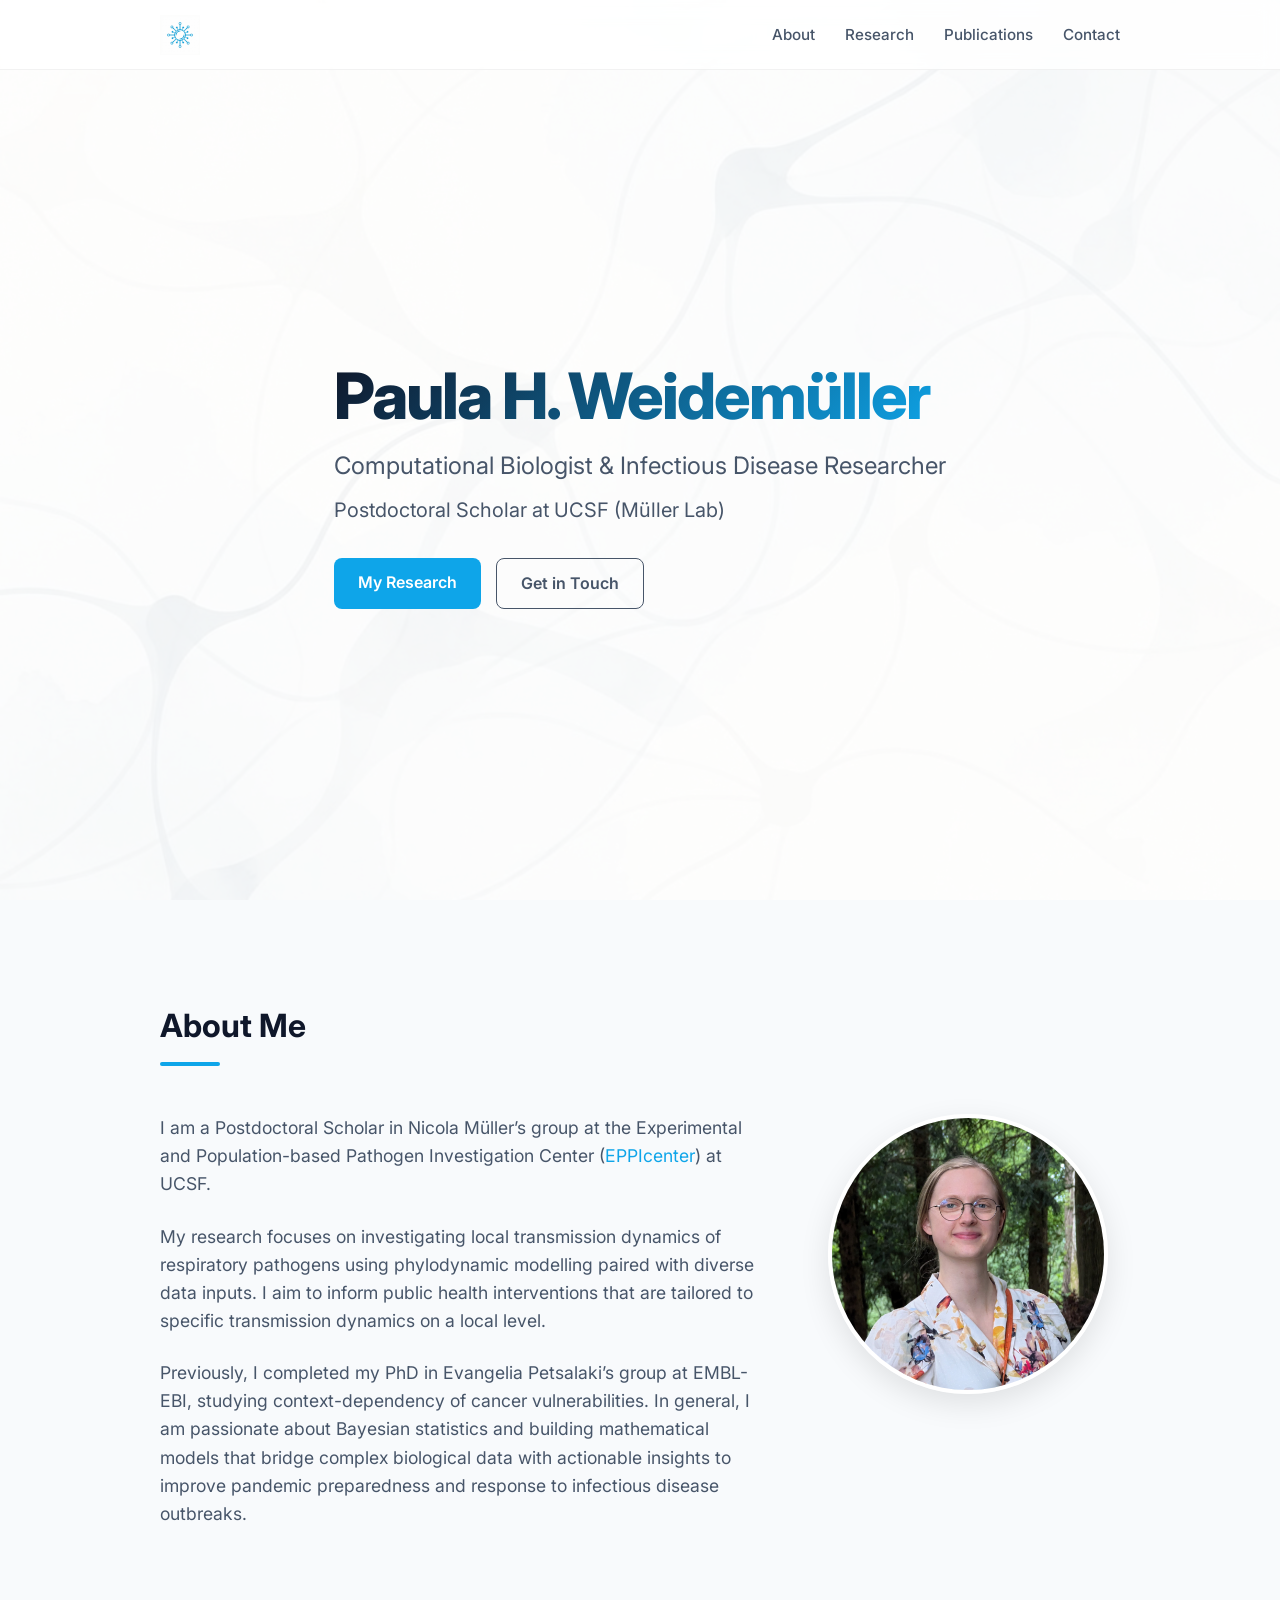
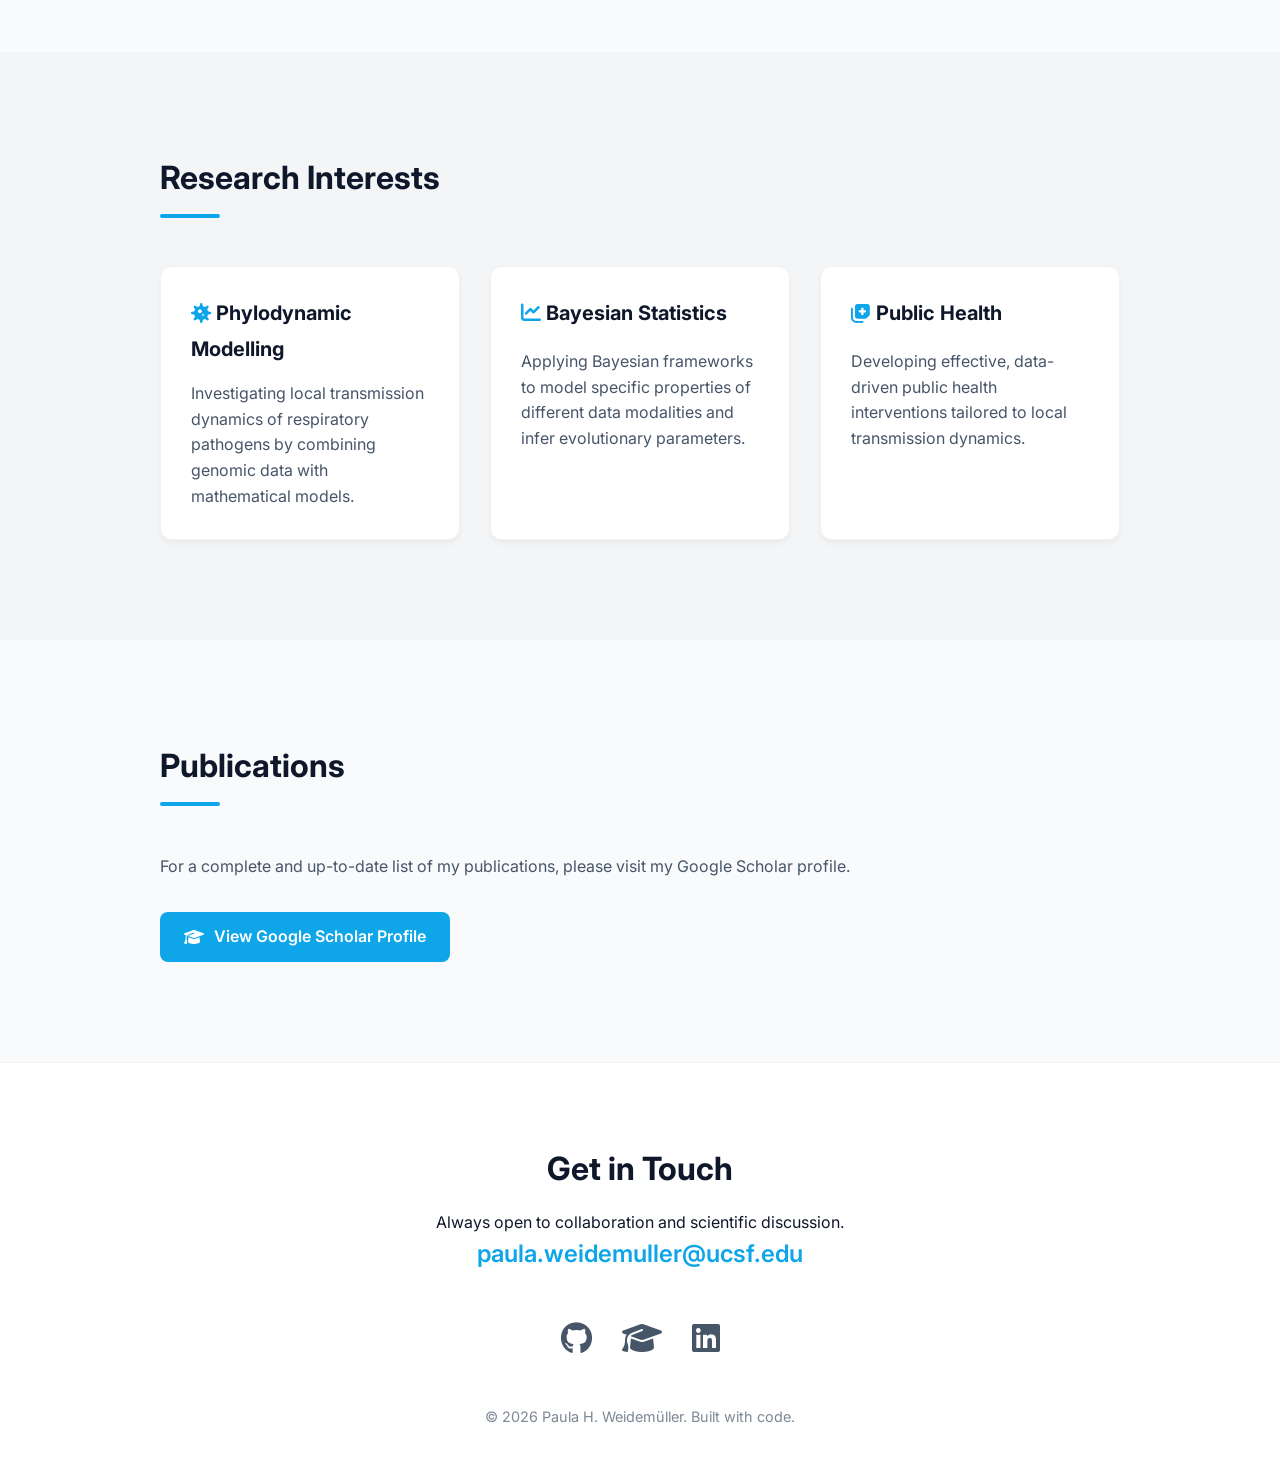
==== index.html @ ae2cb792 "Complete website implementation with bio, research, and visual polish" ====
<!DOCTYPE html>
<html lang="en">

<head>
    <meta charset="UTF-8">
    <meta name="viewport" content="width=device-width, initial-scale=1.0">
    <title>P. Weidemueller | Infectious Disease Modeller</title>
    <meta name="description" content="Infectious disease researcher and computational biologist at UCSF.">

    <!-- Fonts -->
    <link rel="preconnect" href="https://fonts.googleapis.com">
    <link rel="preconnect" href="https://fonts.gstatic.com" crossorigin>
    <link href="https://fonts.googleapis.com/css2?family=Inter:wght@300;400;600;700&display=swap" rel="stylesheet">
    <!-- FontAwesome -->
    <link rel="stylesheet" href="https://cdnjs.cloudflare.com/ajax/libs/font-awesome/6.4.0/css/all.min.css">

    <!-- Styles -->
    <link rel="stylesheet" href="style.css">
</head>

<body>
    <nav class="navbar">
        <div class="container nav-content">
            <a href="#" class="logo">
                <img src="images/virus_logo.png" alt="Logo" class="logo-img">
            </a>
            <ul class="nav-links">
                <li><a href="#about">About</a></li>
                <li><a href="#research">Research</a></li>
                <li><a href="#publications">Publications</a></li>
                <li><a href="#contact">Contact</a></li>
            </ul>
        </div>
    </nav>

    <header class="hero">
        <div class="container hero-content">
            <h1 class="animate-fade-up">Paula H. Weidemüller</h1>
            <h2 class="animate-fade-up delay-1">Computational Biologist & Infectious Disease Researcher</h2>
            <p class="animate-fade-up delay-2">Postdoctoral Scholar at UCSF (Müller Lab)</p>
            <div class="hero-cta animate-fade-up delay-3">
                <a href="#research" class="btn btn-primary">My Research</a>
                <a href="#contact" class="btn btn-secondary">Get in Touch</a>
            </div>
        </div>
        <div class="hero-background"></div>
    </header>

    <section id="about" class="section">
        <div class="container">
            <h2 class="section-title">About Me</h2>
            <div class="about-grid">
                <div class="about-text">
                    <p>I am a Postdoctoral Scholar in Nicola Müller’s group at the Experimental and Population-based
                        Pathogen Investigation Center (<a href="https://eppicenter.ucsf.edu/" target="_blank"
                            style="color:var(--primary-color);">EPPIcenter</a>) at UCSF.</p>
                    <p>My research focuses on investigating local transmission dynamics of respiratory pathogens using
                        phylodynamic modelling paired with diverse data inputs. I aim to inform public health
                        interventions that are tailored to specific transmission dynamics on a local level.</p>
                    <p>Previously, I completed my PhD in Evangelia Petsalaki’s group at EMBL-EBI, studying
                        context-dependency of cancer vulnerabilities. In general, I am
                        passionate about Bayesian statistics and building mathematical models that bridge complex
                        biological data with actionable insights to improve pandemic preparedness and response to
                        infectious disease outbreaks.</p>
                </div>
                <!-- Profile Image -->
                <div class="about-image-wrapper">
                    <img src="images/avatar.jpg" alt="Paula H. Weidemüller" class="avatar-img">
                </div>
            </div>
        </div>
    </section>

    <section id="research" class="section bg-light">
        <div class="container">
            <h2 class="section-title">Research Interests</h2>
            <div class="cards-grid">
                <div class="card">
                    <h3><i class="fa-solid fa-virus" style="color: var(--primary-color); margin-bottom: 10px;"></i>
                        Phylodynamic Modelling</h3>
                    <p>Investigating local transmission dynamics of respiratory pathogens by combining genomic data with
                        mathematical models.</p>
                </div>
                <div class="card">
                    <h3><i class="fa-solid fa-chart-line" style="color: var(--primary-color); margin-bottom: 10px;"></i>
                        Bayesian Statistics</h3>
                    <p>Applying Bayesian frameworks to model specific properties of different data modalities and infer
                        evolutionary parameters.</p>
                </div>
                <div class="card">
                    <h3><i class="fa-solid fa-notes-medical"
                            style="color: var(--primary-color); margin-bottom: 10px;"></i> Public Health</h3>
                    <p>Developing effective, data-driven public health interventions tailored to local transmission
                        dynamics.</p>
                </div>
            </div>
        </div>
    </section>

    <section id="publications" class="section">
        <div class="container">
            <h2 class="section-title">Publications</h2>
            <p style="margin-bottom: 2rem; color: var(--text-secondary);">For a complete and up-to-date list of my
                publications, please visit my Google Scholar profile.</p>

            <a href="https://scholar.google.com/citations?user=5kDLtscAAAAJ&hl=en" target="_blank"
                class="btn btn-primary" style="display: inline-flex; align-items: center; gap: 10px;">
                <i class="fa-solid fa-graduation-cap"></i> View Google Scholar Profile
            </a>
        </div>
    </section>

    <footer id="contact" class="footer">
        <div class="container footer-content">
            <div class="contact-info">
                <h2>Get in Touch</h2>
                <p>Always open to collaboration and scientific discussion.</p>
                <a href="mailto:paula.weidemuller@ucsf.edu" class="email-link">paula.weidemuller@ucsf.edu</a>
            </div>
            <div class="social-links">
                <a href="https://github.com/Pweidemueller" target="_blank" aria-label="GitHub">
                    <i class="fa-brands fa-github fa-2x"></i>
                </a>
                <a href="https://scholar.google.com/citations?user=5kDLtscAAAAJ&hl=en" target="_blank"
                    aria-label="Google Scholar">
                    <i class="fa-solid fa-graduation-cap fa-2x"></i>
                </a>
                <a href="https://www.linkedin.com/in/paula-weidemüller-97807b187" target="_blank" aria-label="LinkedIn">
                    <i class="fa-brands fa-linkedin fa-2x"></i>
                </a>
            </div>
            <p class="copyright">&copy; 2026 Paula H. Weidemüller. Built with code.</p>
        </div>
    </footer>

    <script src="script.js"></script>
</body>

</html>
---- style.css ----
/* Reset & Base variables */
:root {
    --primary-color: #0ea5e9;
    /* Scientific Blue */
    --secondary-color: #64748b;
    /* Slate */
    --accent-color: #38bdf8;
    --background-color: #f8fafc;
    --surface-color: #ffffff;
    --text-primary: #0f172a;
    --text-secondary: #475569;
    --nav-height: 70px;
    --max-width: 1000px;

    --font-main: 'Inter', system-ui, -apple-system, sans-serif;

    --transition: all 0.3s ease;
}

/* Dark Mode Support (Basic) */
@media (prefers-color-scheme: dark) {
    :root {
        --background-color: #0f172a;
        --surface-color: #1e293b;
        --text-primary: #f1f5f9;
        --text-secondary: #94a3b8;
    }
}

* {
    margin: 0;
    padding: 0;
    box-sizing: border-box;
}

html {
    scroll-behavior: smooth;
    font-size: 16px;
}

body {
    font-family: var(--font-main);
    background-color: var(--background-color);
    color: var(--text-primary);
    line-height: 1.6;
    -webkit-font-smoothing: antialiased;
}

a {
    text-decoration: none;
    color: inherit;
    transition: var(--transition);
}

ul {
    list-style: none;
}

.container {
    max-width: var(--max-width);
    margin: 0 auto;
    padding: 0 20px;
}

/* Navbar */
.navbar {
    position: fixed;
    top: 0;
    width: 100%;
    height: var(--nav-height);
    background: rgba(255, 255, 255, 0.8);
    backdrop-filter: blur(10px);
    -webkit-backdrop-filter: blur(10px);
    border-bottom: 1px solid rgba(0, 0, 0, 0.05);
    z-index: 1000;
    display: flex;
    align-items: center;
}

@media (prefers-color-scheme: dark) {
    .navbar {
        background: rgba(15, 23, 42, 0.8);
        border-bottom: 1px solid rgba(255, 255, 255, 0.05);
    }
}

.nav-content {
    display: flex;
    justify-content: space-between;
    align-items: center;
    width: 100%;
}

.logo-img {
    height: 40px;
    width: auto;
    display: block;
}

.nav-links {
    display: flex;
    gap: 30px;
}

.nav-links a {
    font-size: 0.95rem;
    font-weight: 500;
    color: var(--text-secondary);
}

.nav-links a:hover {
    color: var(--primary-color);
}

/* Hero Section */
.hero {
    height: 100vh;
    display: flex;
    align-items: center;
    position: relative;
    padding-top: var(--nav-height);
    background-image: url('images/hero_bg.png');
    background-size: cover;
    background-position: center;
    background-repeat: no-repeat;
}

.hero::before {
    content: '';
    position: absolute;
    top: 0;
    left: 0;
    right: 0;
    bottom: 0;
    background: rgba(255, 255, 255, 0.85);
    /* Light overlay for readability */
    z-index: 0;
}

@media (prefers-color-scheme: dark) {
    .hero::before {
        background: rgba(15, 23, 42, 0.8);
        /* Dark overlay for dark mode */
    }
}

.hero-content {
    z-index: 1;
    max-width: 800px;
}

.hero h1 {
    font-size: 4rem;
    font-weight: 800;
    letter-spacing: -2px;
    line-height: 1.1;
    margin-bottom: 1rem;
    background: linear-gradient(135deg, var(--text-primary) 0%, var(--primary-color) 100%);
    -webkit-background-clip: text;
    background-clip: text;
    -webkit-text-fill-color: transparent;
}

.hero h2 {
    font-size: 1.5rem;
    font-weight: 400;
    color: var(--text-secondary);
    margin-bottom: 0.5rem;
}

.hero p {
    font-size: 1.25rem;
    color: var(--text-secondary);
    margin-bottom: 2rem;
}

.hero-cta {
    display: flex;
    gap: 15px;
}

.btn {
    padding: 12px 24px;
    border-radius: 8px;
    font-weight: 600;
    font-size: 1rem;
    display: inline-block;
}

.btn-primary {
    background-color: var(--primary-color);
    color: white;
}

.btn-primary:hover {
    background-color: #0284c7;
    transform: translateY(-2px);
}

.btn-secondary {
    background-color: transparent;
    border: 1px solid var(--text-secondary);
    color: var(--text-secondary);
}

.btn-secondary:hover {
    border-color: var(--text-primary);
    color: var(--text-primary);
    transform: translateY(-2px);
}

/* Sections */
.section {
    padding: 100px 0;
}

.bg-light {
    background-color: rgba(0, 0, 0, 0.02);
}

@media (prefers-color-scheme: dark) {
    .bg-light {
        background-color: rgba(255, 255, 255, 0.02);
    }
}

.section-title {
    font-size: 2rem;
    font-weight: 700;
    margin-bottom: 3rem;
    position: relative;
    padding-bottom: 15px;
}

.section-title::after {
    content: '';
    position: absolute;
    bottom: 0;
    left: 0;
    width: 60px;
    height: 4px;
    background-color: var(--primary-color);
    border-radius: 2px;
}

/* About Grid */
.about-grid {
    display: grid;
    grid-template-columns: 2fr 1fr;
    gap: 50px;
    align-items: start;
}

.about-text p {
    margin-bottom: 1.5rem;
    color: var(--text-secondary);
    font-size: 1.1rem;
}

.about-image-wrapper {
    display: flex;
    justify-content: center;
}

.avatar-img {
    width: 280px;
    height: 280px;
    object-fit: cover;
    border-radius: 50%;
    box-shadow: 0 10px 30px rgba(0, 0, 0, 0.1);
    border: 4px solid var(--surface-color);
    transition: var(--transition);
}

.avatar-img:hover {
    transform: scale(1.02);
}

/* Cards Grid (Research) */
.cards-grid {
    display: grid;
    grid-template-columns: repeat(auto-fit, minmax(300px, 1fr));
    gap: 30px;
}

.card {
    background-color: var(--surface-color);
    padding: 30px;
    border-radius: 12px;
    box-shadow: 0 4px 6px -1px rgba(0, 0, 0, 0.05);
    transition: var(--transition);
    border: 1px solid rgba(0, 0, 0, 0.05);
}

@media (prefers-color-scheme: dark) {
    .card {
        border: 1px solid rgba(255, 255, 255, 0.05);
        box-shadow: 0 4px 6px -1px rgba(0, 0, 0, 0.2);
    }
}

.card:hover {
    transform: translateY(-5px);
    box-shadow: 0 20px 25px -5px rgba(0, 0, 0, 0.05);
}

.card h3 {
    margin-bottom: 1rem;
    font-size: 1.25rem;
    color: var(--text-primary);
}

.card p {
    color: var(--text-secondary);
}

/* Publications */
.publication-list {
    display: flex;
    flex-direction: column;
    gap: 30px;
}

.publication-item {
    display: flex;
    gap: 20px;
}

.pub-year {
    font-weight: 700;
    color: var(--primary-color);
    min-width: 50px;
}

.pub-details {
    color: var(--text-secondary);
}

.pub-details strong {
    color: var(--text-primary);
    display: block;
    margin-bottom: 4px;
}

.pub-link {
    color: var(--primary-color);
    font-size: 0.9rem;
    margin-left: 10px;
    font-weight: 500;
}

/* Footer */
.footer {
    padding: 80px 0 40px;
    background-color: var(--surface-color);
    border-top: 1px solid rgba(0, 0, 0, 0.05);
}

@media (prefers-color-scheme: dark) {
    .footer {
        border-top: 1px solid rgba(255, 255, 255, 0.05);
    }
}

.footer-content {
    text-align: center;
}

.contact-info {
    margin-bottom: 3rem;
}

.contact-info h2 {
    font-size: 2rem;
    margin-bottom: 1rem;
}

.email-link {
    font-size: 1.5rem;
    font-weight: 600;
    color: var(--primary-color);
}

.social-links {
    display: flex;
    justify-content: center;
    gap: 30px;
    margin-bottom: 3rem;
}

.social-links a {
    color: var(--text-secondary);
    font-weight: 500;
}

.social-links a:hover {
    color: var(--primary-color);
}

.copyright {
    color: var(--text-secondary);
    font-size: 0.9rem;
    opacity: 0.7;
}

/* Animations */
.animate-fade-up {
    opacity: 0;
    animation: fadeUp 0.8s ease forwards;
}

.delay-1 {
    animation-delay: 0.2s;
}

.delay-2 {
    animation-delay: 0.4s;
}

.delay-3 {
    animation-delay: 0.6s;
}

@keyframes fadeUp {
    from {
        opacity: 0;
        transform: translateY(20px);
    }

    to {
        opacity: 1;
        transform: translateY(0);
    }
}

/* Mobile Responsive */
@media (max-width: 768px) {
    .hero h1 {
        font-size: 2.5rem;
    }

    .nav-links {
        display: none;
        /* Simple mobile hide for now */
    }

    .about-grid {
        grid-template-columns: 1fr;
    }

    .avatar-circle {
        width: 150px;
        height: 150px;
        font-size: 2rem;
    }
}
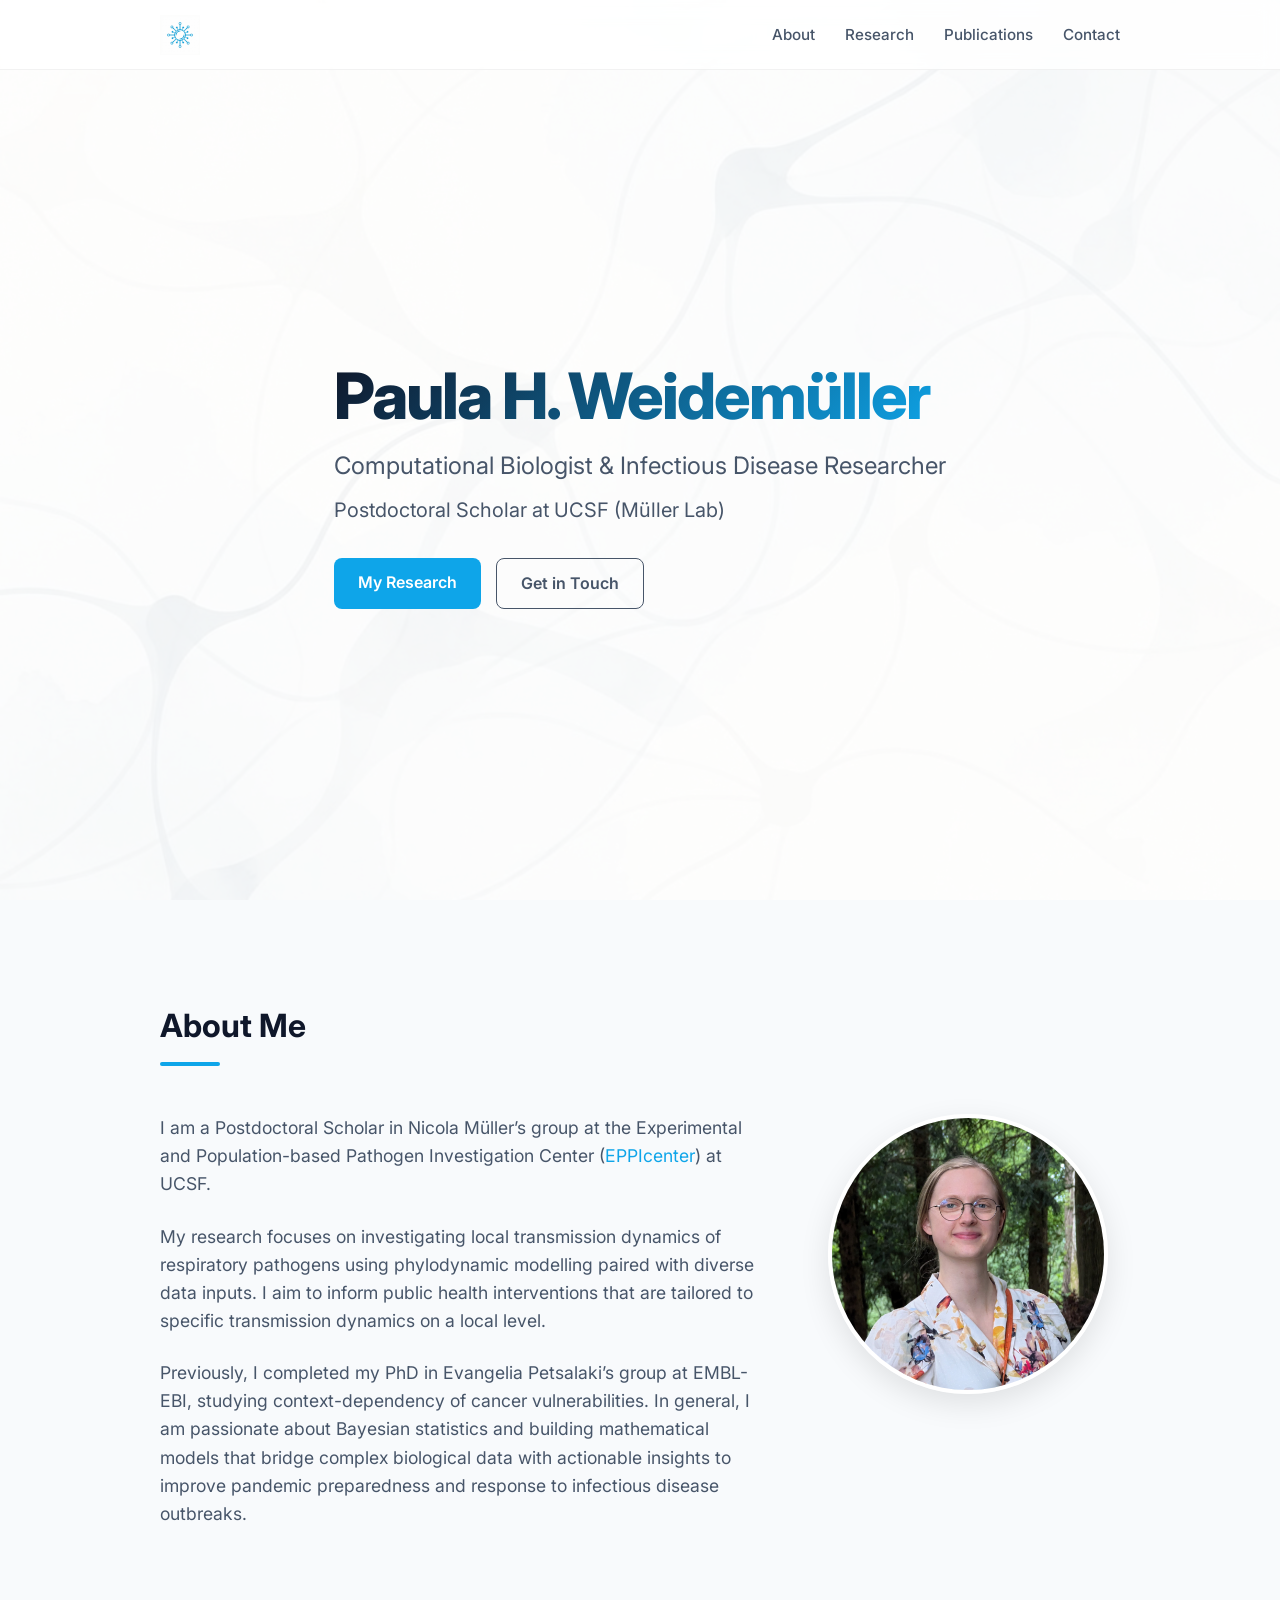
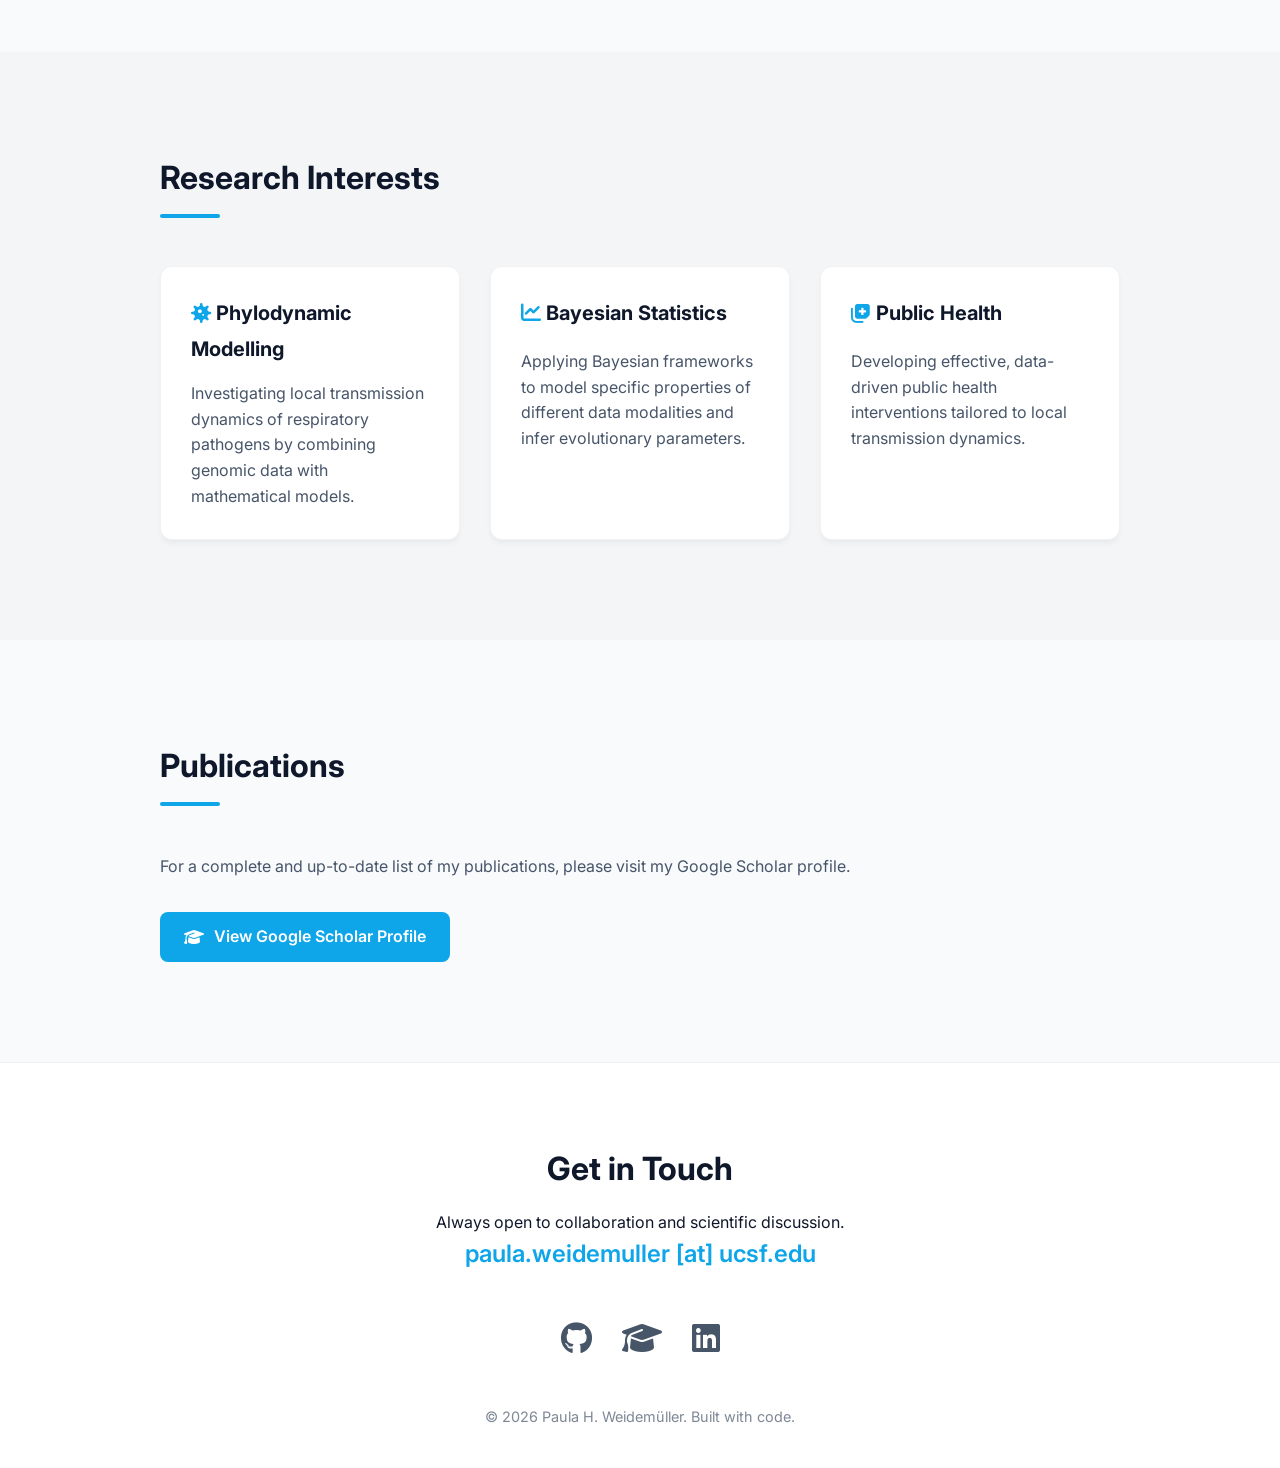
==== commit c8500049: "Switch to text-based email obfuscation" ====
--- a/index.html
+++ b/index.html
@@ -115,7 +115,7 @@
             <div class="contact-info">
                 <h2>Get in Touch</h2>
                 <p>Always open to collaboration and scientific discussion.</p>
-                <a href="mailto:paula.weidemuller@ucsf.edu" class="email-link">paula.weidemuller@ucsf.edu</a>
+                <span class="email-text">paula.weidemuller [at] ucsf.edu</span>
             </div>
             <div class="social-links">
                 <a href="https://github.com/Pweidemueller" target="_blank" aria-label="GitHub">
--- a/style.css
+++ b/style.css
@@ -375,7 +375,8 @@
     margin-bottom: 1rem;
 }
 
-.email-link {
+.email-link,
+.email-text {
     font-size: 1.5rem;
     font-weight: 600;
     color: var(--primary-color);
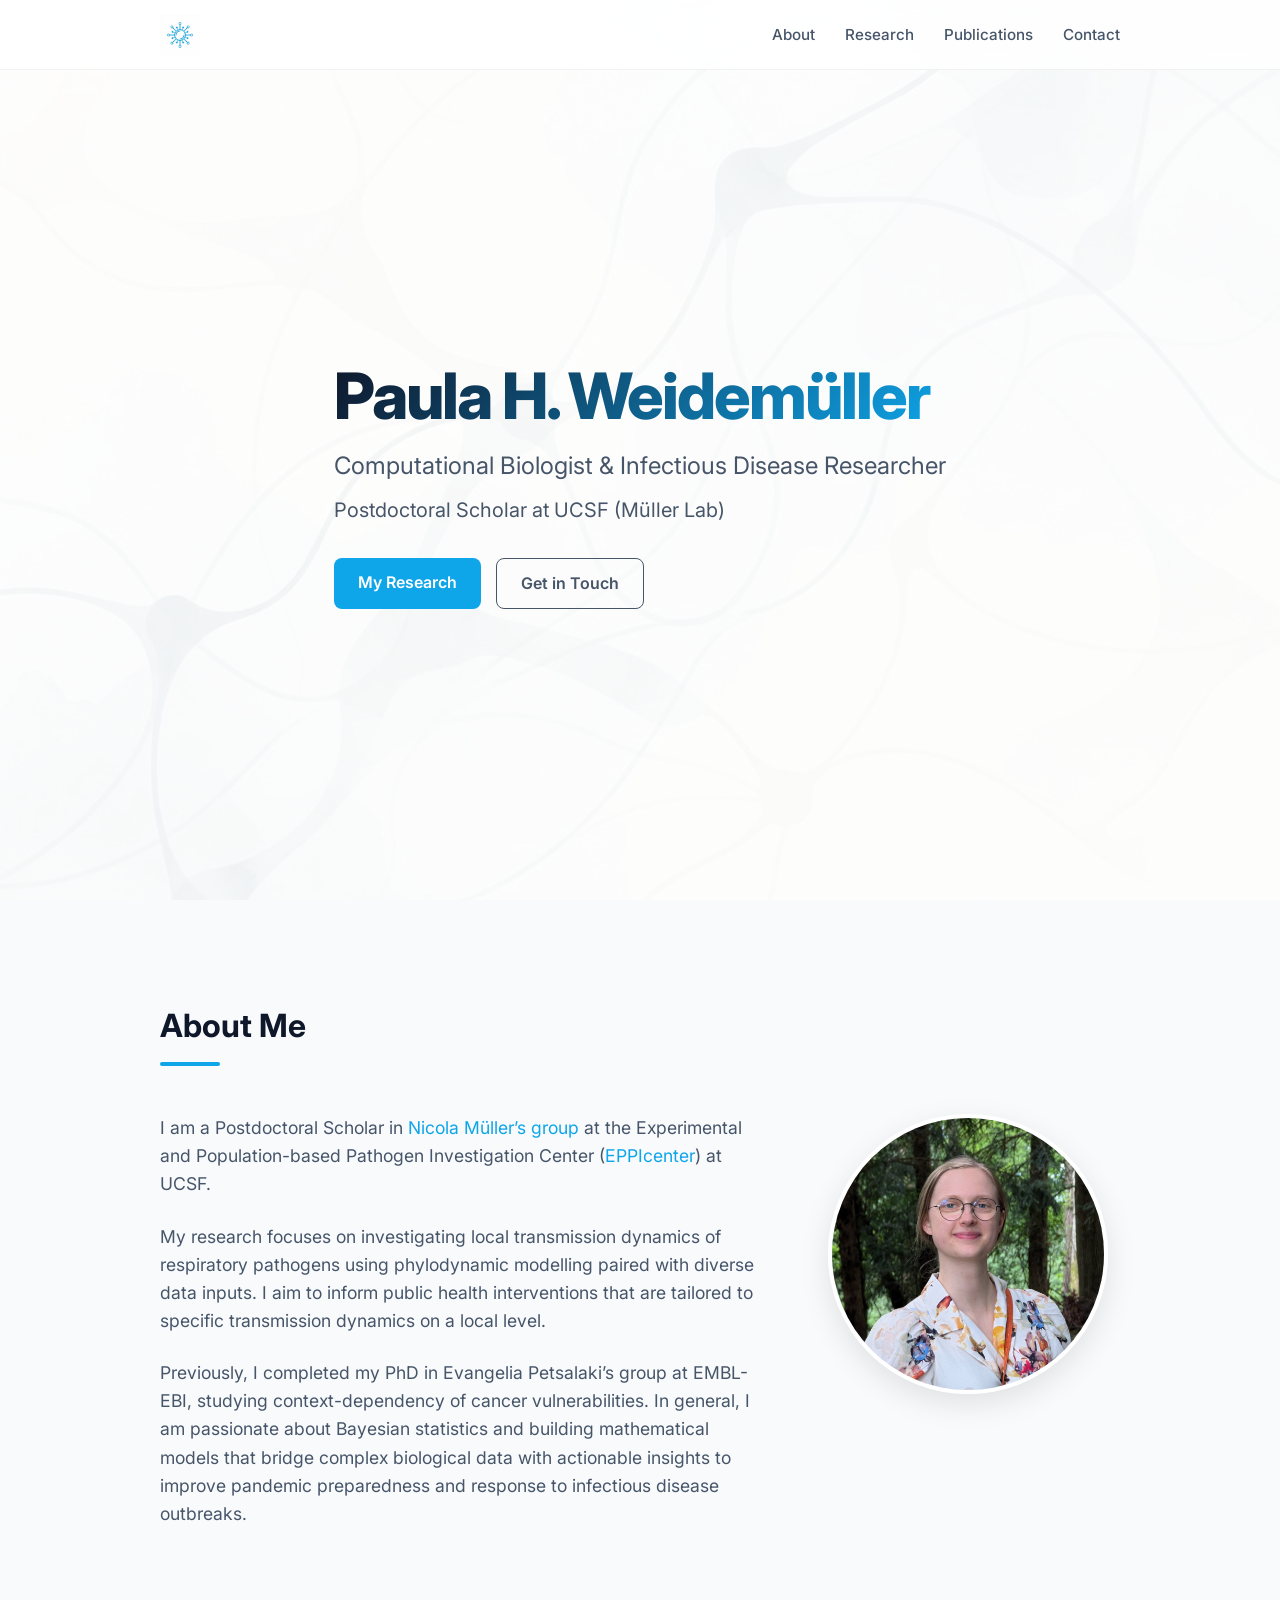
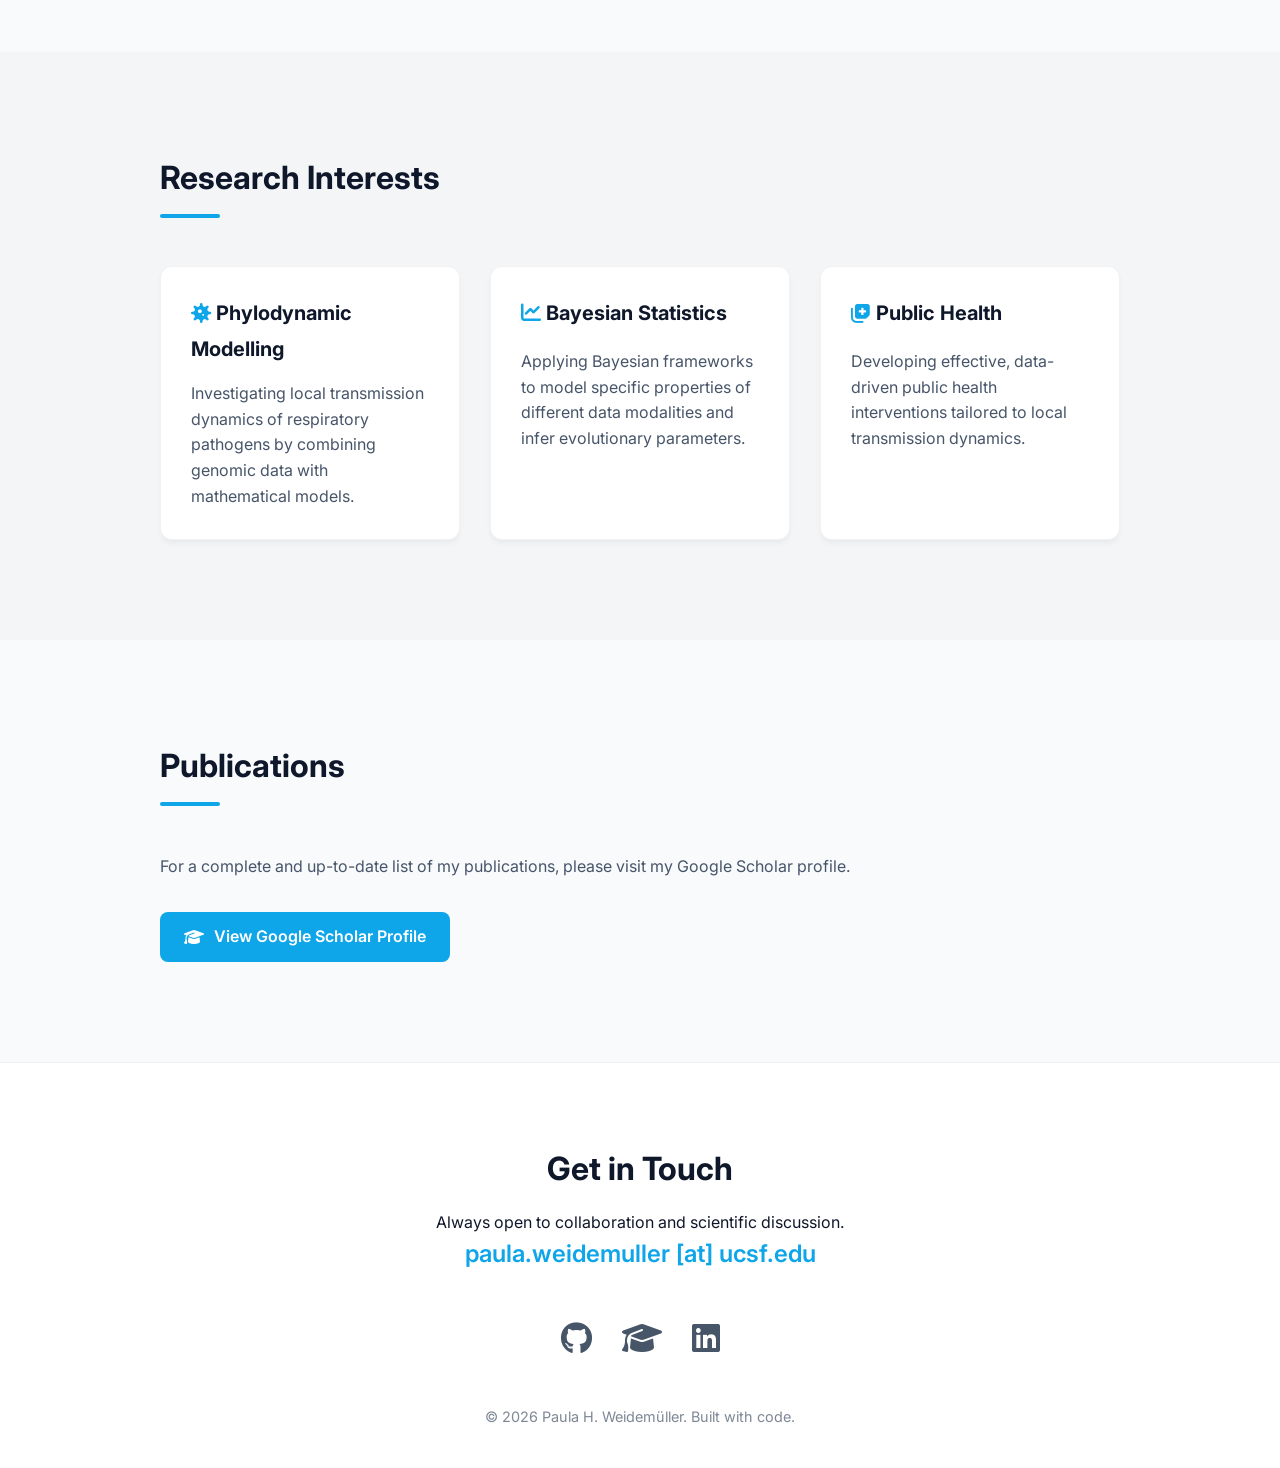
==== commit def5740c: "link to mueller lab" ====
--- a/index.html
+++ b/index.html
@@ -51,7 +51,9 @@
             <h2 class="section-title">About Me</h2>
             <div class="about-grid">
                 <div class="about-text">
-                    <p>I am a Postdoctoral Scholar in Nicola Müller’s group at the Experimental and Population-based
+                    <p>I am a Postdoctoral Scholar in <a href="https://muellerlab.io" target="_blank"
+                            style="color:var(--primary-color);">Nicola Müller’s group</a> at the Experimental and
+                        Population-based
                         Pathogen Investigation Center (<a href="https://eppicenter.ucsf.edu/" target="_blank"
                             style="color:var(--primary-color);">EPPIcenter</a>) at UCSF.</p>
                     <p>My research focuses on investigating local transmission dynamics of respiratory pathogens using
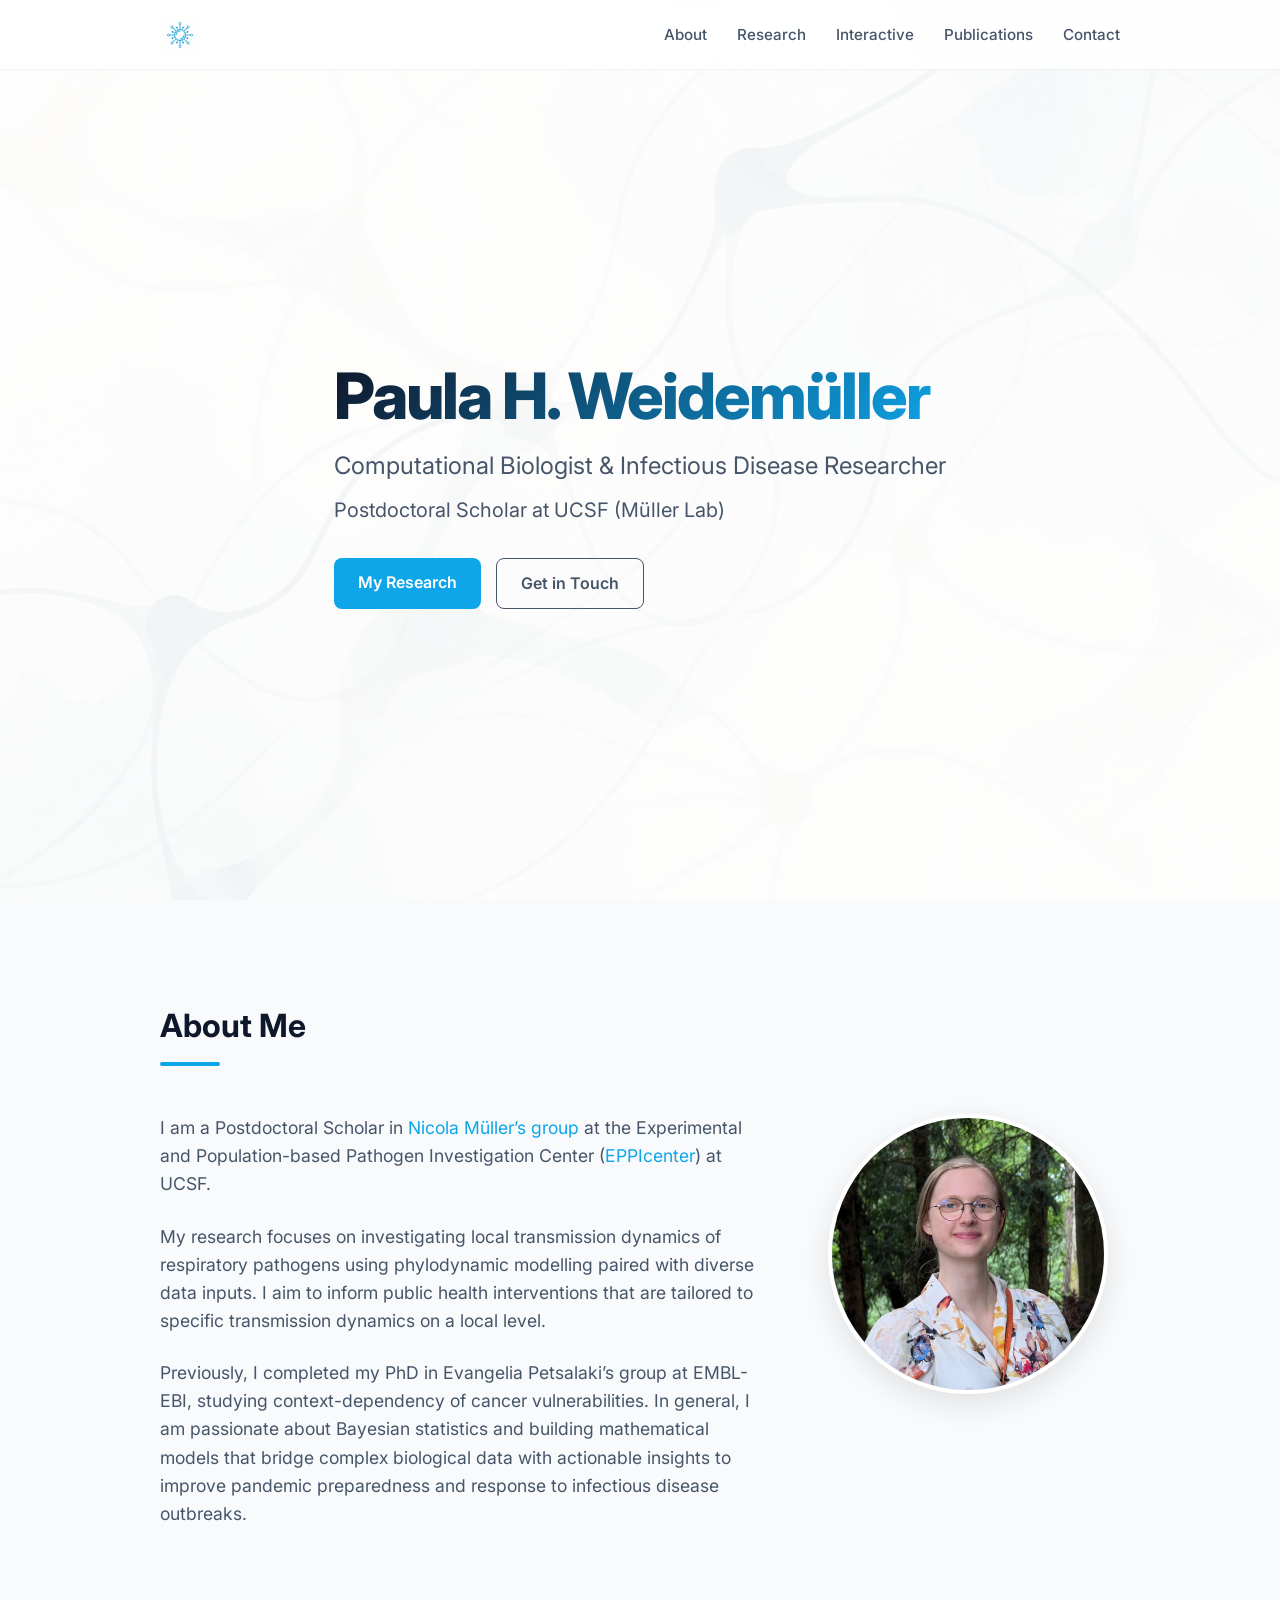
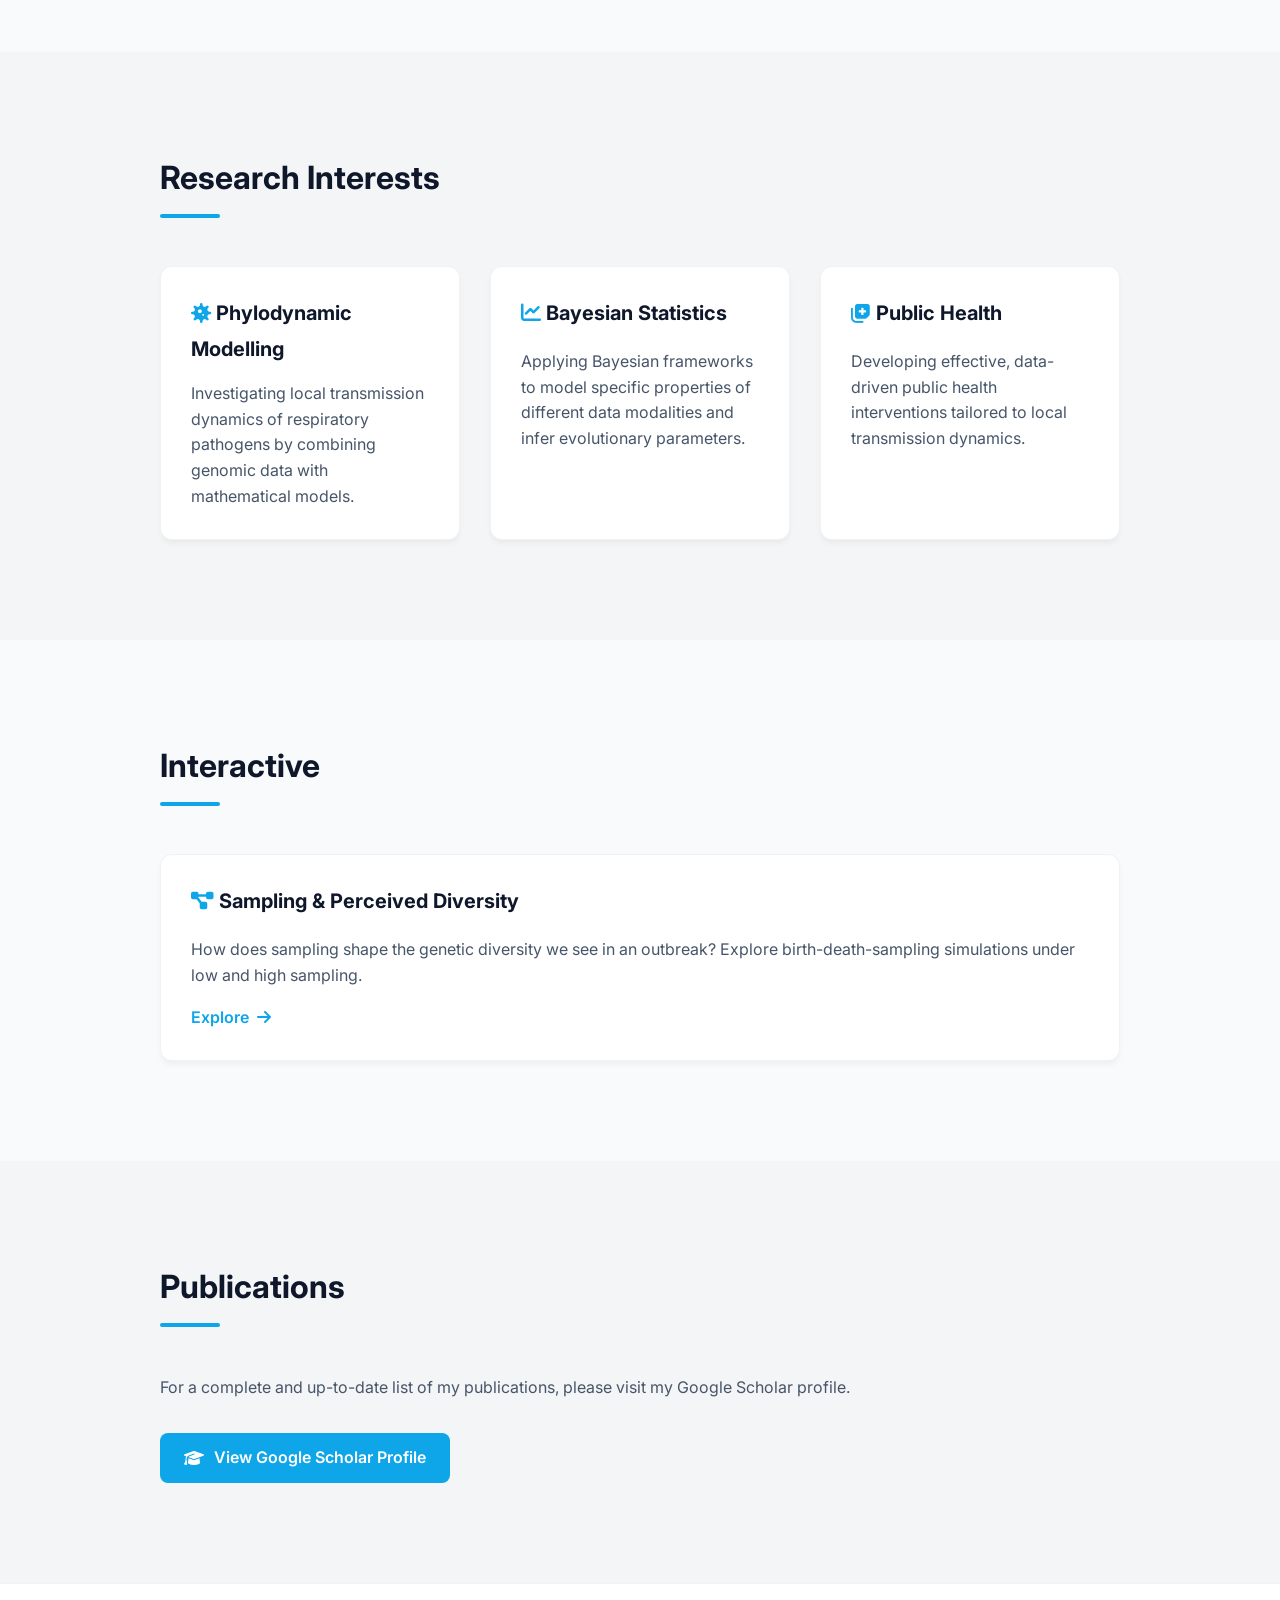
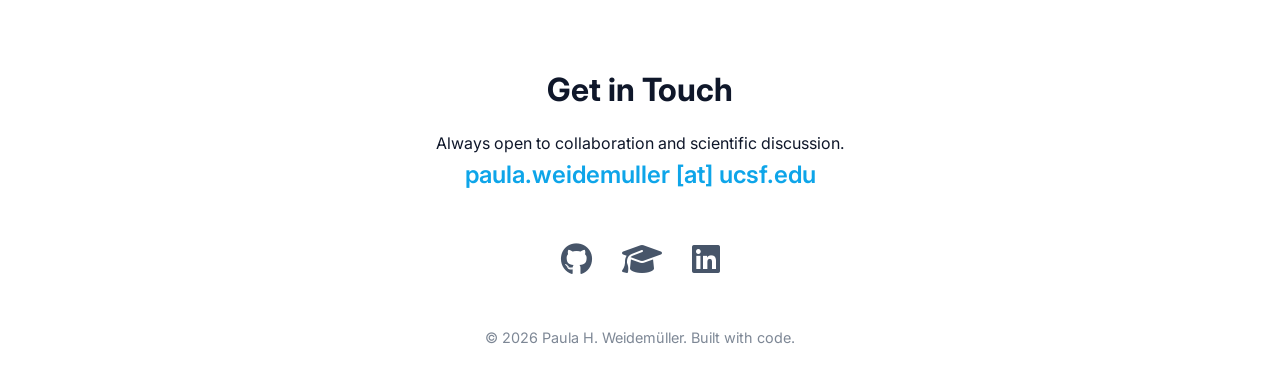
==== commit a2213bcb: "feat: add interactive sampling & diversity explorer page Adds sampling-diversity/ with links to the " ====
--- a/index.html
+++ b/index.html
@@ -27,6 +27,7 @@
             <ul class="nav-links">
                 <li><a href="#about">About</a></li>
                 <li><a href="#research">Research</a></li>
+                <li><a href="#interactive">Interactive</a></li>
                 <li><a href="#publications">Publications</a></li>
                 <li><a href="#contact">Contact</a></li>
             </ul>
@@ -99,7 +100,23 @@
         </div>
     </section>
 
-    <section id="publications" class="section">
+    <section id="interactive" class="section">
+        <div class="container">
+            <h2 class="section-title">Interactive</h2>
+            <div class="cards-grid">
+                <a href="sampling-diversity/" class="card card-link">
+                    <h3><i class="fa-solid fa-diagram-project"
+                            style="color: var(--primary-color); margin-bottom: 10px;"></i>
+                        Sampling &amp; Perceived Diversity</h3>
+                    <p>How does sampling shape the genetic diversity we see in an outbreak? Explore
+                        birth-death-sampling simulations under low and high sampling.</p>
+                    <span class="card-link-cta">Explore <i class="fa-solid fa-arrow-right"></i></span>
+                </a>
+            </div>
+        </div>
+    </section>
+
+    <section id="publications" class="section bg-light">
         <div class="container">
             <h2 class="section-title">Publications</h2>
             <p style="margin-bottom: 2rem; color: var(--text-secondary);">For a complete and up-to-date list of my
--- a/style.css
+++ b/style.css
@@ -314,6 +314,23 @@
     color: var(--text-secondary);
 }
 
+.card-link {
+    display: block;
+}
+
+.card-link-cta {
+    display: inline-flex;
+    align-items: center;
+    gap: 8px;
+    margin-top: 1rem;
+    font-weight: 600;
+    color: var(--primary-color);
+}
+
+.card-link:hover .card-link-cta {
+    gap: 12px;
+}
+
 /* Publications */
 .publication-list {
     display: flex;
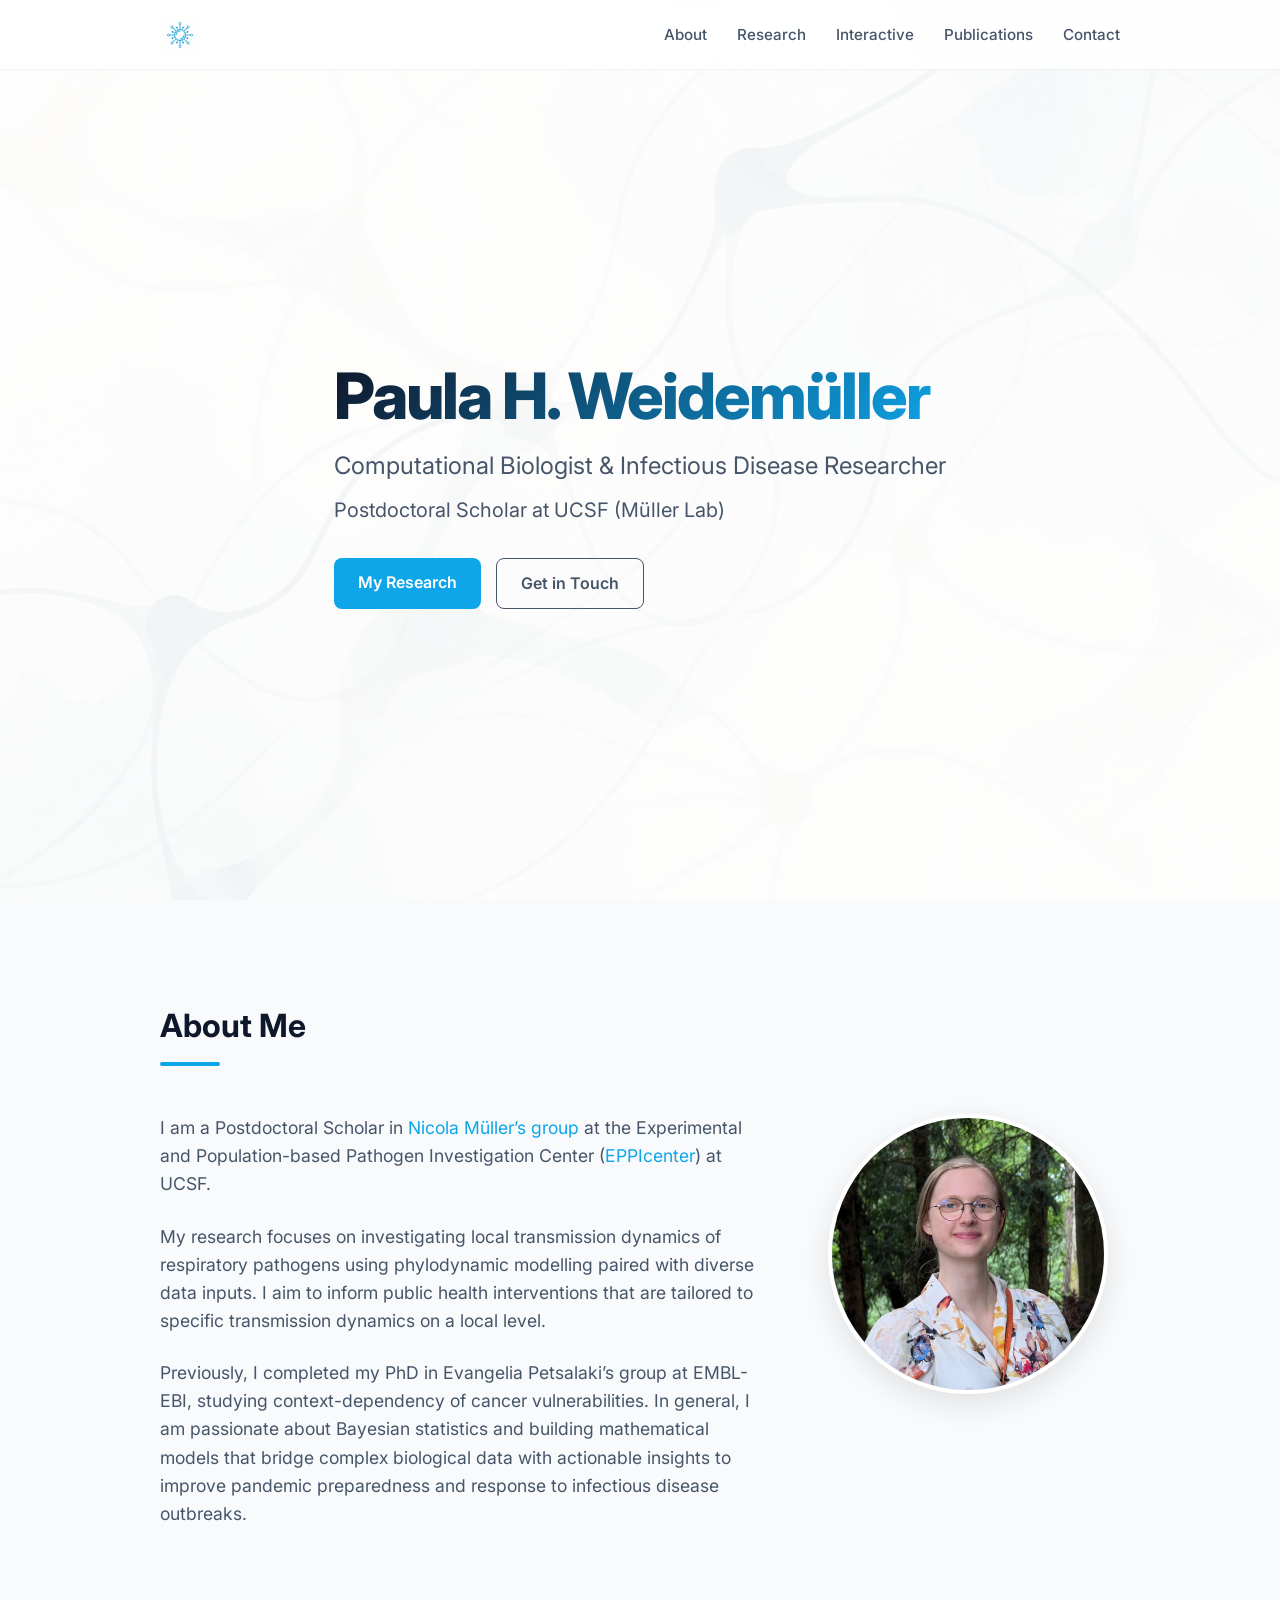
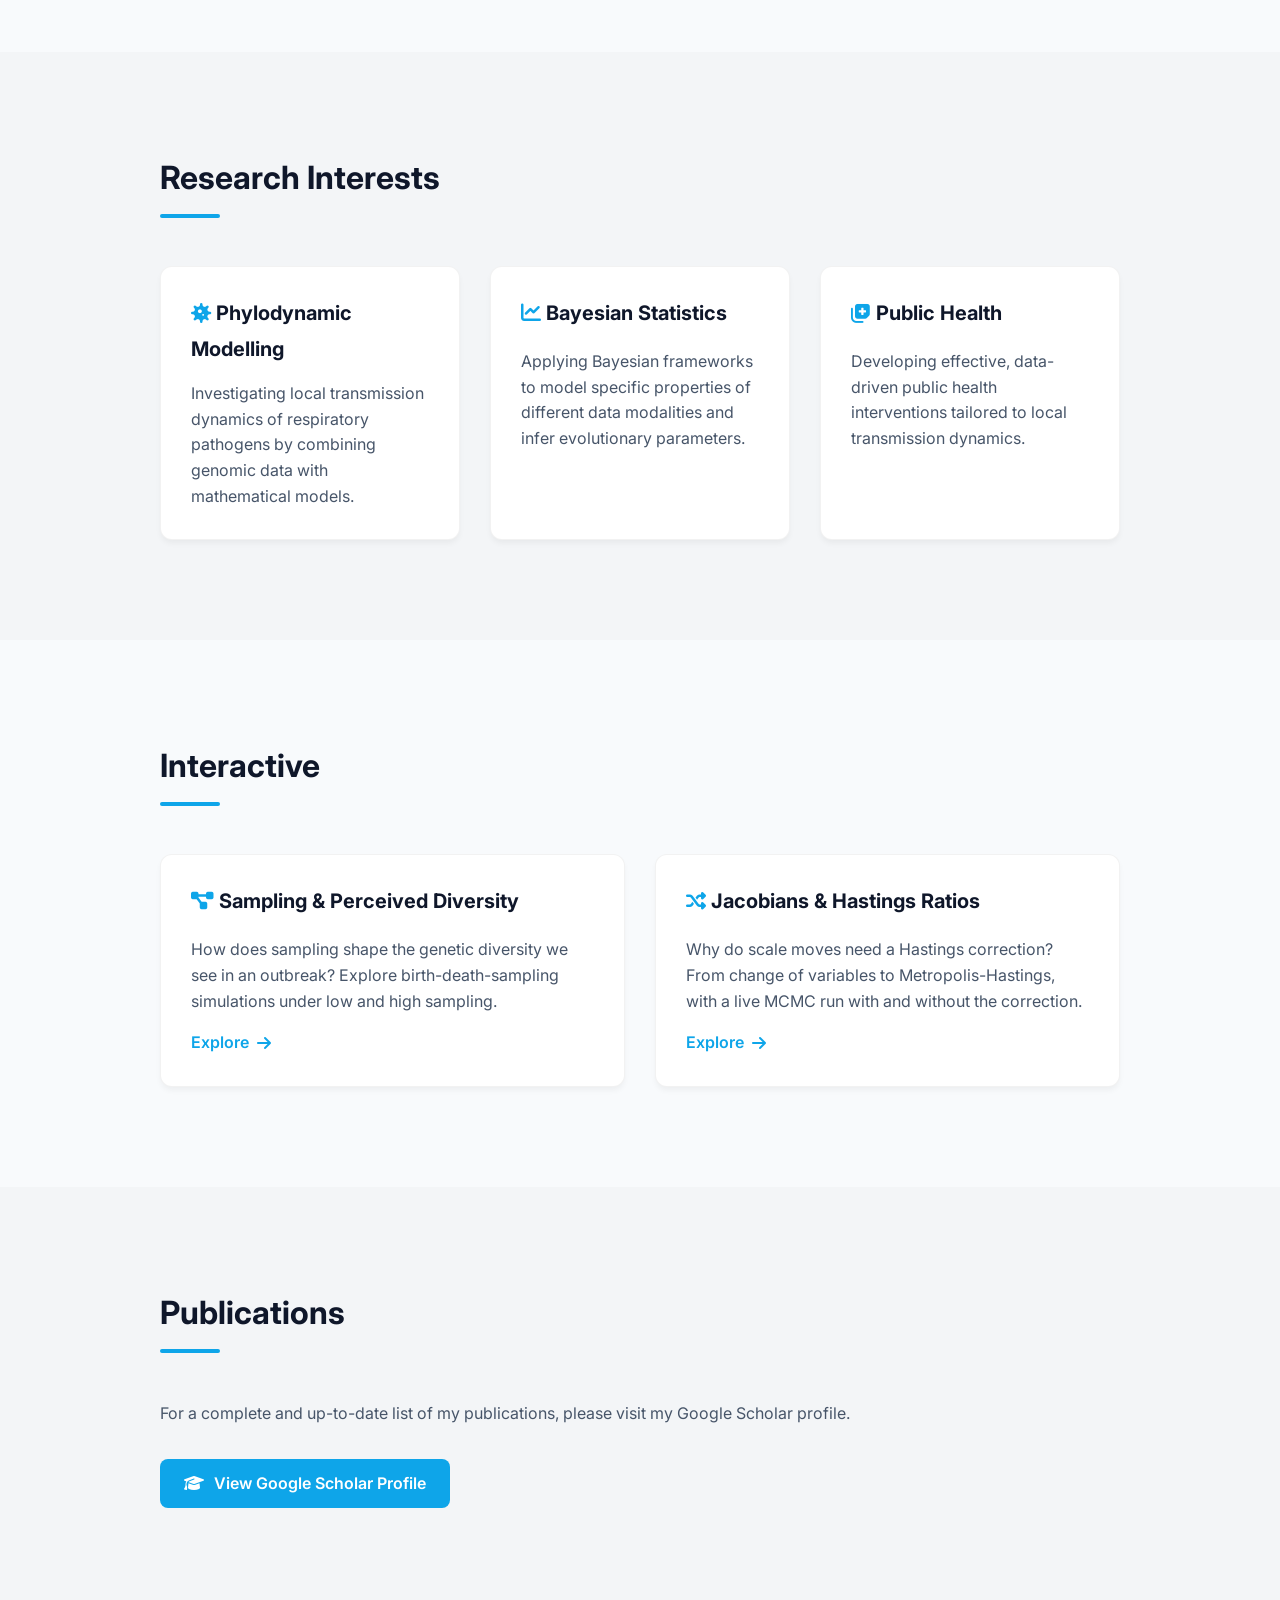
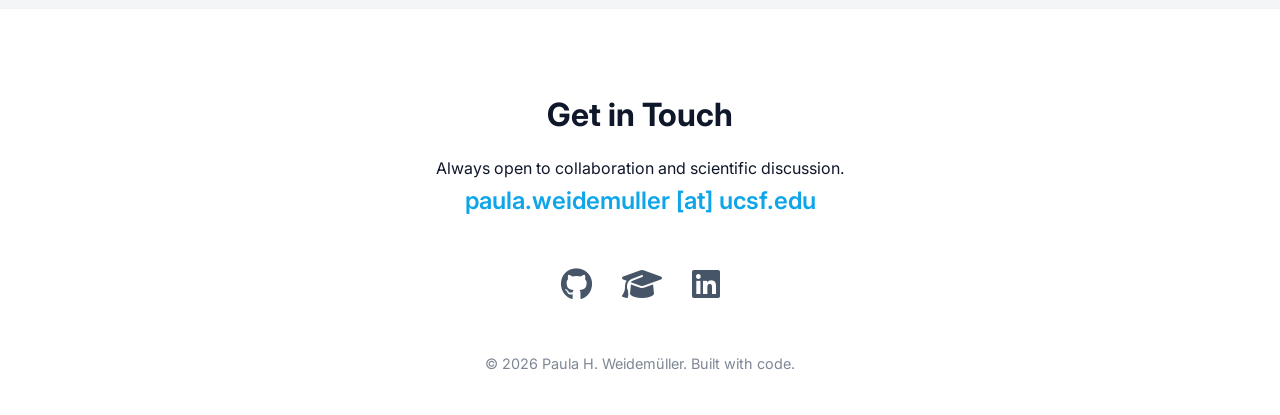
==== commit c1f14280: "feat: add Jacobians & Hastings ratios interactive page Adds hastings-jacobian/ (explainer + live MCM" ====
--- a/index.html
+++ b/index.html
@@ -112,6 +112,14 @@
                         birth-death-sampling simulations under low and high sampling.</p>
                     <span class="card-link-cta">Explore <i class="fa-solid fa-arrow-right"></i></span>
                 </a>
+                <a href="hastings-jacobian/" class="card card-link">
+                    <h3><i class="fa-solid fa-shuffle"
+                            style="color: var(--primary-color); margin-bottom: 10px;"></i>
+                        Jacobians &amp; Hastings Ratios</h3>
+                    <p>Why do scale moves need a Hastings correction? From change of variables to
+                        Metropolis-Hastings, with a live MCMC run with and without the correction.</p>
+                    <span class="card-link-cta">Explore <i class="fa-solid fa-arrow-right"></i></span>
+                </a>
             </div>
         </div>
     </section>
